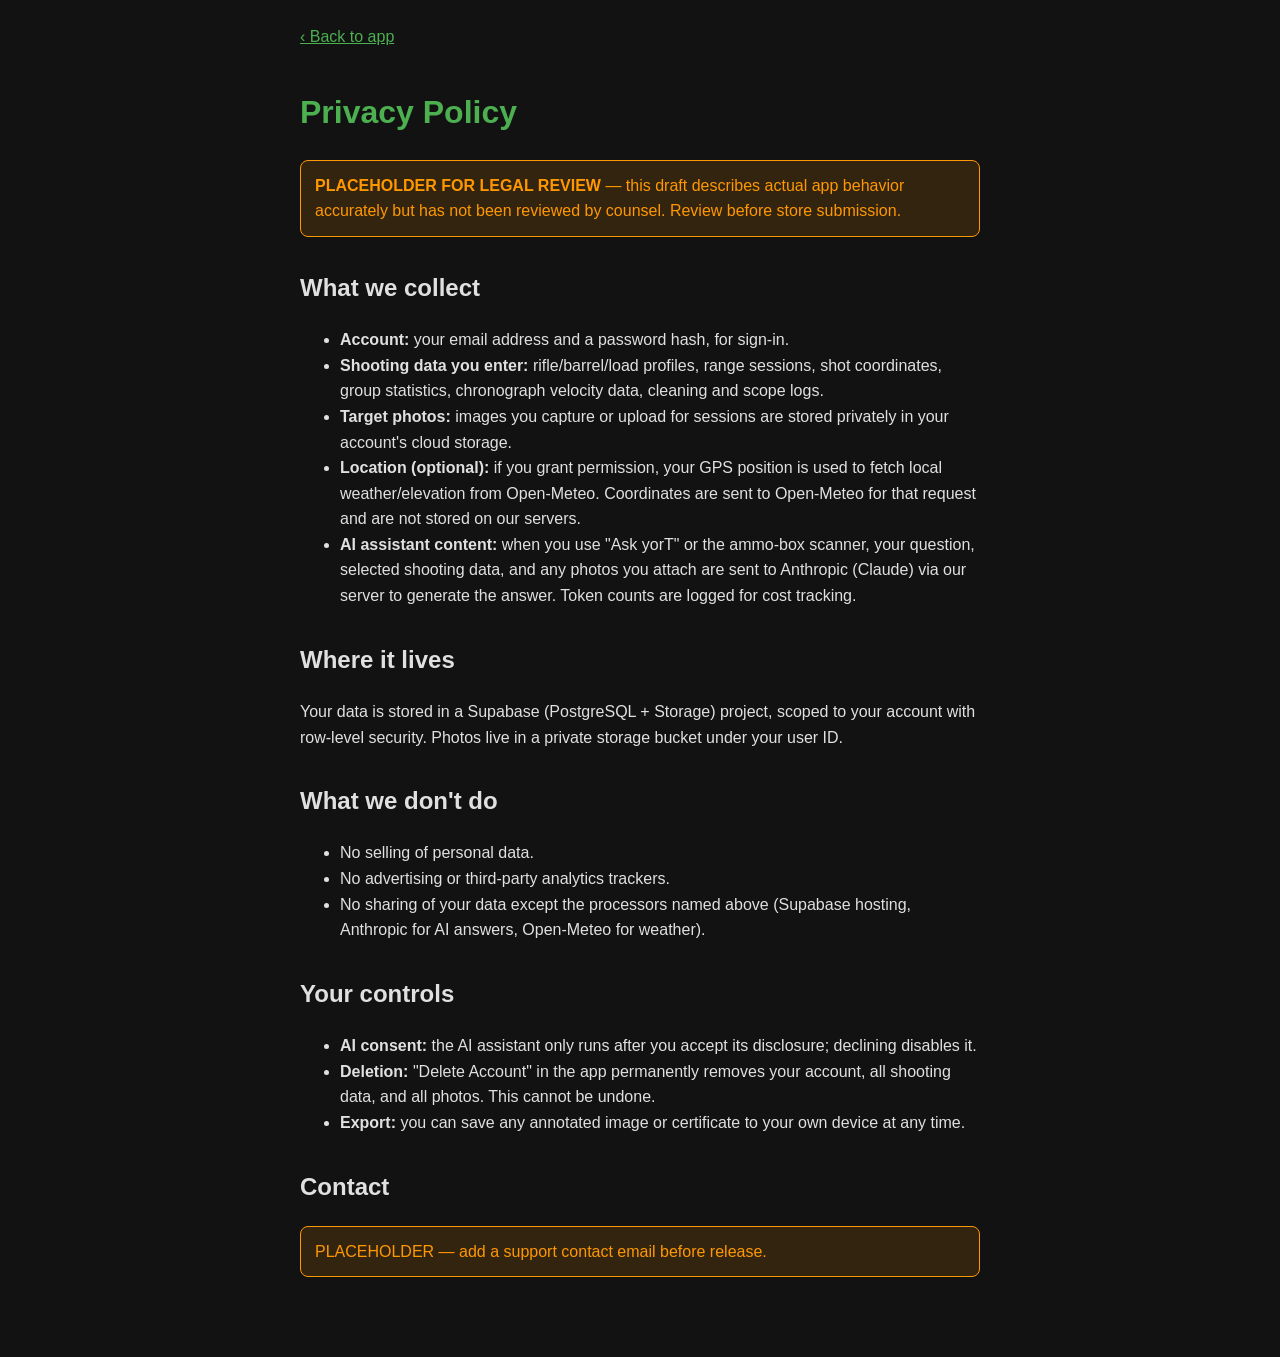
==== privacy-policy.html @ 91adc18d "Stage A Step 11: cloud-sync hardening + store-compliance basics - session-flow.js: save failure now " ====
<!DOCTYPE html>
<html lang="en">
<head>
    <meta charset="UTF-8">
    <meta name="viewport" content="width=device-width, initial-scale=1.0">
    <title>Privacy Policy — yorT Ballistic Tracker</title>
    <style>
        body { background: #121212; color: #e0e0e0; font-family: -apple-system, BlinkMacSystemFont, 'Segoe UI', Roboto, sans-serif; max-width: 680px; margin: 0 auto; padding: 24px 16px 64px; line-height: 1.6; }
        h1 { color: #4caf50; }
        h2 { color: #e0e0e0; margin-top: 32px; }
        a { color: #4caf50; }
        .placeholder { background: rgba(255, 152, 0, 0.14); border: 1px solid #ff9800; color: #ff9800; padding: 12px 14px; border-radius: 8px; }
        .back { display: inline-block; margin-bottom: 16px; }
    </style>
</head>
<body>
    <a class="back" href="./index.html">&lsaquo; Back to app</a>
    <h1>Privacy Policy</h1>
    <p class="placeholder"><strong>PLACEHOLDER FOR LEGAL REVIEW</strong> — this draft describes actual app behavior accurately but has not been reviewed by counsel. Review before store submission.</p>

    <h2>What we collect</h2>
    <ul>
        <li><strong>Account:</strong> your email address and a password hash, for sign-in.</li>
        <li><strong>Shooting data you enter:</strong> rifle/barrel/load profiles, range sessions, shot coordinates, group statistics, chronograph velocity data, cleaning and scope logs.</li>
        <li><strong>Target photos:</strong> images you capture or upload for sessions are stored privately in your account's cloud storage.</li>
        <li><strong>Location (optional):</strong> if you grant permission, your GPS position is used to fetch local weather/elevation from Open-Meteo. Coordinates are sent to Open-Meteo for that request and are not stored on our servers.</li>
        <li><strong>AI assistant content:</strong> when you use "Ask yorT" or the ammo-box scanner, your question, selected shooting data, and any photos you attach are sent to Anthropic (Claude) via our server to generate the answer. Token counts are logged for cost tracking.</li>
    </ul>

    <h2>Where it lives</h2>
    <p>Your data is stored in a Supabase (PostgreSQL + Storage) project, scoped to your account with row-level security. Photos live in a private storage bucket under your user ID.</p>

    <h2>What we don't do</h2>
    <ul>
        <li>No selling of personal data.</li>
        <li>No advertising or third-party analytics trackers.</li>
        <li>No sharing of your data except the processors named above (Supabase hosting, Anthropic for AI answers, Open-Meteo for weather).</li>
    </ul>

    <h2>Your controls</h2>
    <ul>
        <li><strong>AI consent:</strong> the AI assistant only runs after you accept its disclosure; declining disables it.</li>
        <li><strong>Deletion:</strong> "Delete Account" in the app permanently removes your account, all shooting data, and all photos. This cannot be undone.</li>
        <li><strong>Export:</strong> you can save any annotated image or certificate to your own device at any time.</li>
    </ul>

    <h2>Contact</h2>
    <p class="placeholder">PLACEHOLDER — add a support contact email before release.</p>
</body>
</html>
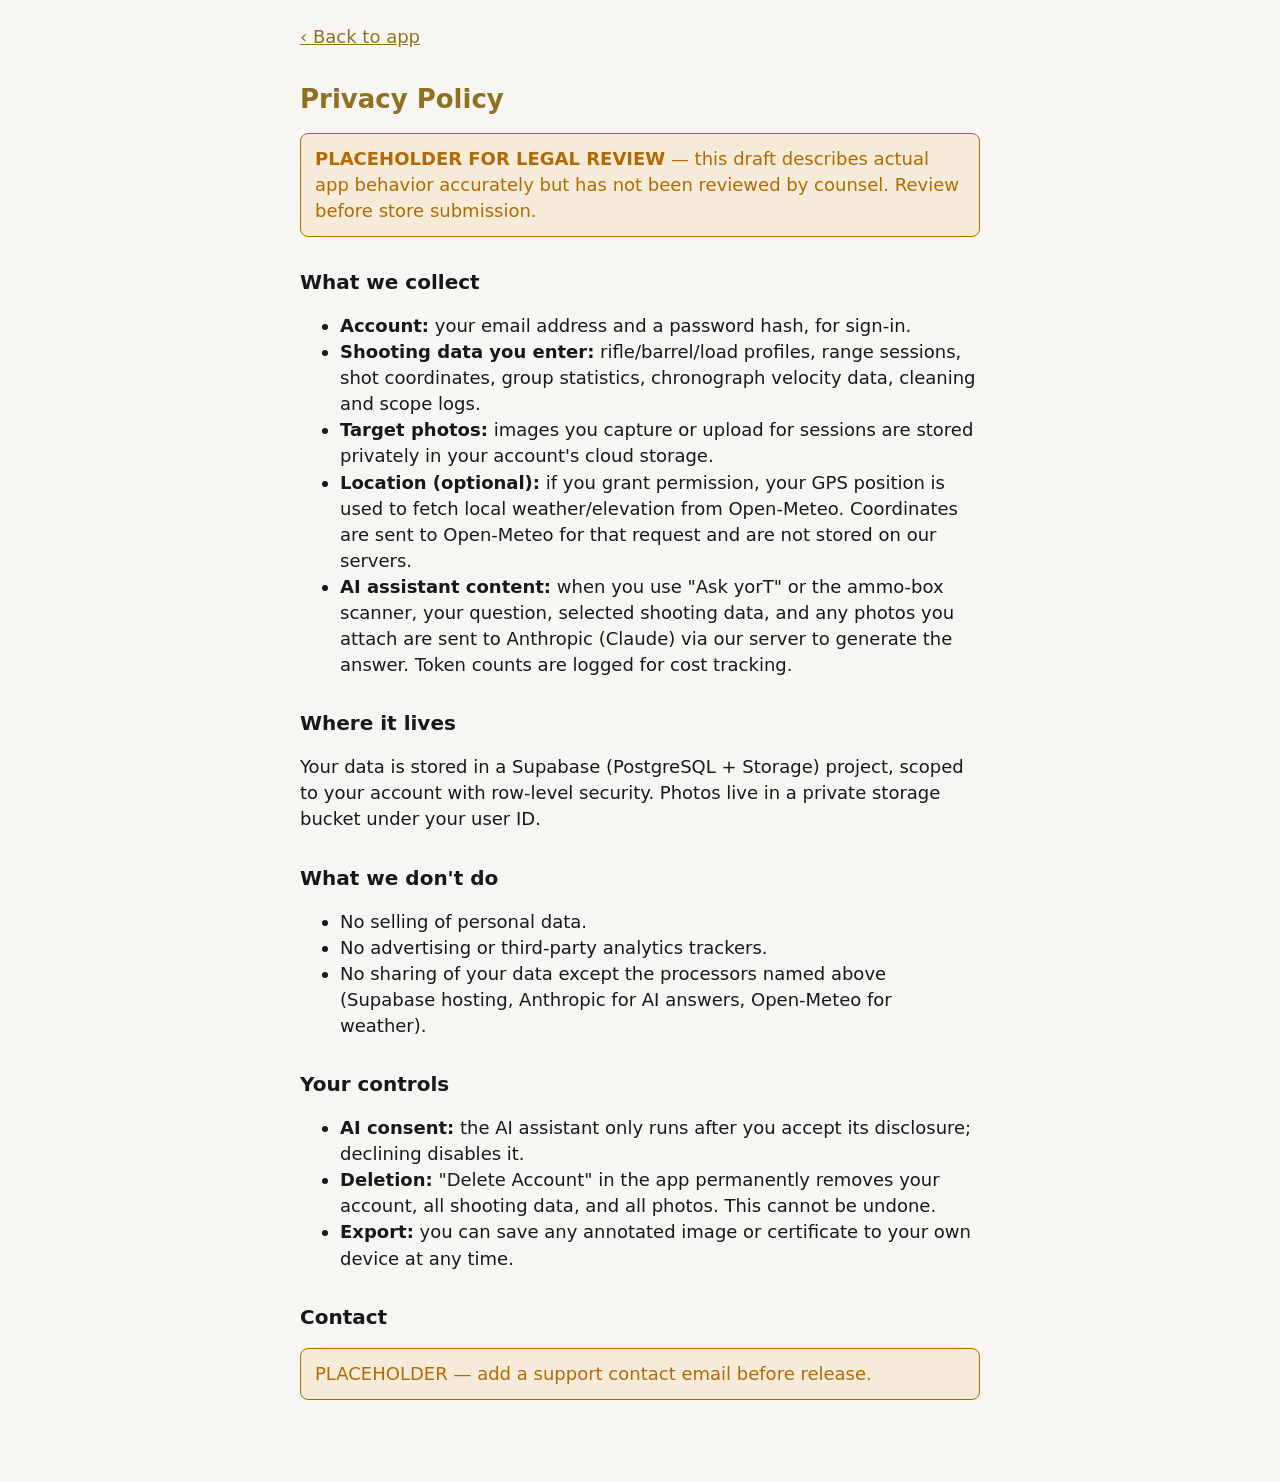
==== commit 998a6eee: "Proven rebuild step 7: polish - brand wording pass, hex gate, privacy page - Every user-visible "yor" ====
--- a/privacy-policy.html
+++ b/privacy-policy.html
@@ -3,13 +3,14 @@
 <head>
     <meta charset="UTF-8">
     <meta name="viewport" content="width=device-width, initial-scale=1.0">
-    <title>Privacy Policy — yorT Ballistic Tracker</title>
+    <title>Privacy Policy — Proven</title>
+    <link rel="stylesheet" href="css/tokens.css">
     <style>
-        body { background: #121212; color: #e0e0e0; font-family: -apple-system, BlinkMacSystemFont, 'Segoe UI', Roboto, sans-serif; max-width: 680px; margin: 0 auto; padding: 24px 16px 64px; line-height: 1.6; }
-        h1 { color: #4caf50; }
-        h2 { color: #e0e0e0; margin-top: 32px; }
-        a { color: #4caf50; }
-        .placeholder { background: rgba(255, 152, 0, 0.14); border: 1px solid #ff9800; color: #ff9800; padding: 12px 14px; border-radius: 8px; }
+        body { background: var(--surface-background); color: var(--text-primary); font: var(--type-body); max-width: 680px; margin: 0 auto; padding: 24px 16px 64px; }
+        h1 { font: var(--type-title); color: var(--brand-gold-strong); }
+        h2 { font: var(--type-heading); margin-top: 32px; }
+        a { color: var(--brand-gold-strong); }
+        .placeholder { background: var(--status-caution-subtle); border: 1px solid var(--status-caution); color: var(--status-caution); padding: 12px 14px; border-radius: var(--radius-sm); }
         .back { display: inline-block; margin-bottom: 16px; }
     </style>
 </head>
--- a/css/tokens.css
+++ b/css/tokens.css
@@ -0,0 +1,109 @@
+/* ============================================================
+   PROVEN · by Workhorse — DESIGN TOKENS (single source of truth)
+   Transcribed verbatim from docs/mockups/proven-templates-v2.html.
+   Light = field paper + ink, gold for brand/state moments.
+   Dark  = graphite + brass (the instrument).
+   Theme switching: [data-theme] on <html>. Light is the default.
+   Every color/size/space in the app comes from these variables —
+   no hardcoded values anywhere else.
+   ============================================================ */
+
+:root, [data-theme="light"] {
+    --surface-background: #F7F6F3;
+    --surface-card: #FFFFFF;
+    --text-primary: #16181B;
+    --text-secondary: #4A4E54;
+    --text-onbrand: #FFFFFF;
+    --border-default: #D8D5CF;
+    --border-strong: #B9B5AC;
+    /* brand: ink primary actions (from the wordmark), gold for the mark, rules, active accents */
+    --brand-primary: #16181B;
+    --brand-primary-press: #000000;
+    --brand-gold: #B08D2F;
+    --brand-gold-strong: #8F711F;
+    --brand-subtle: #F3EEDF;
+    --status-ready: #2E7D32;
+    --status-ready-subtle: #E3F0E4;
+    --status-ready-on: #FFFFFF;
+    --status-caution: #B26A00;
+    --status-caution-subtle: #F6EBD9;
+    --status-caution-on: #FFFFFF;
+    --status-problem: #C62828;
+    --status-problem-subtle: #F8E2E2;
+    --status-problem-on: #FFFFFF;
+    --dial-track: #E7E4DD;
+}
+
+[data-theme="dark"] {
+    --surface-background: #0D0F12;
+    --surface-card: #171A1F;
+    --text-primary: #EDEEF0;
+    --text-secondary: #AAB1B9;
+    --text-onbrand: #171105;
+    --border-default: #272D35;
+    --border-strong: #3B434D;
+    /* brand: brass carries the instrument in dark */
+    --brand-primary: #C9A24B;
+    --brand-primary-press: #B8913A;
+    --brand-gold: #C9A24B;
+    --brand-gold-strong: #D9B564;
+    --brand-subtle: #2A2415;
+    --status-ready: #57B87A;
+    --status-ready-subtle: #1C2B21;
+    --status-ready-on: #0E1B12;
+    --status-caution: #E0A63C;
+    --status-caution-subtle: #2F2715;
+    --status-caution-on: #201705;
+    --status-problem: #E36A5C;
+    --status-problem-subtle: #331D1A;
+    --status-problem-on: #260C09;
+    --dial-track: #262C34;
+}
+
+/* ── EXTENSIONS (not in the mockup block; same system) ──────
+   App-level tokens the mockups don't need: overlay scrims,
+   the single overlay shadow, and canvas marker conventions.
+   These are the ONLY additions — everything else is verbatim. */
+:root, [data-theme="light"] {
+    --overlay-scrim: rgba(22, 24, 27, 0.45);
+    --shadow-overlay: 0 16px 48px rgba(22, 24, 27, 0.22);
+    --canvas-pill: rgba(255, 255, 255, 0.88);
+    /* select chevron (data URIs can't reference vars — hex lives HERE only) */
+    --select-arrow: url("data:image/svg+xml;utf8,<svg xmlns='http://www.w3.org/2000/svg' width='16' height='16' viewBox='0 0 24 24' fill='none' stroke='%234A4E54' stroke-width='1.75' stroke-linecap='round' stroke-linejoin='round'><polyline points='6 9.5 12 15.5 18 9.5'/></svg>");
+}
+[data-theme="dark"] {
+    --overlay-scrim: rgba(0, 0, 0, 0.6);
+    --shadow-overlay: 0 16px 48px rgba(0, 0, 0, 0.5);
+    --canvas-pill: rgba(13, 15, 18, 0.82);
+    --select-arrow: url("data:image/svg+xml;utf8,<svg xmlns='http://www.w3.org/2000/svg' width='16' height='16' viewBox='0 0 24 24' fill='none' stroke='%23AAB1B9' stroke-width='1.75' stroke-linecap='round' stroke-linejoin='round'><polyline points='6 9.5 12 15.5 18 9.5'/></svg>");
+}
+:root {
+    /* canvas marker conventions (existing app convention, kept) */
+    --poa: #4D9FD6;
+    --impact: #46B268;
+    --calibration-color: var(--brand-gold);
+}
+
+:root {
+    --font-ui: -apple-system, 'Segoe UI', Roboto, system-ui, sans-serif;
+    --font-mono: ui-monospace, 'Cascadia Mono', 'Segoe UI Mono', Consolas, monospace;
+    --type-display: 700 34px/1.15 var(--font-ui);
+    --type-title: 700 26px/1.2 var(--font-ui);
+    --type-heading: 600 20px/1.3 var(--font-ui);
+    --type-body: 400 18px/1.45 var(--font-ui);
+    --type-body-strong: 600 18px/1.45 var(--font-ui);
+    --type-label: 600 15px/1.4 var(--font-ui);
+    --type-mono-big: 700 34px/1.1 var(--font-mono);
+    --space-xs: 4px;
+    --space-sm: 8px;
+    --space-md: 16px;
+    --space-lg: 24px;
+    --space-xl: 32px;
+    --edge: 20px;
+    --radius-sm: 8px;
+    --radius-md: 12px;
+    --radius-lg: 16px;
+    --tap-min: 52px;
+    --tap-primary: 58px;
+    --row-min: 64px;
+}
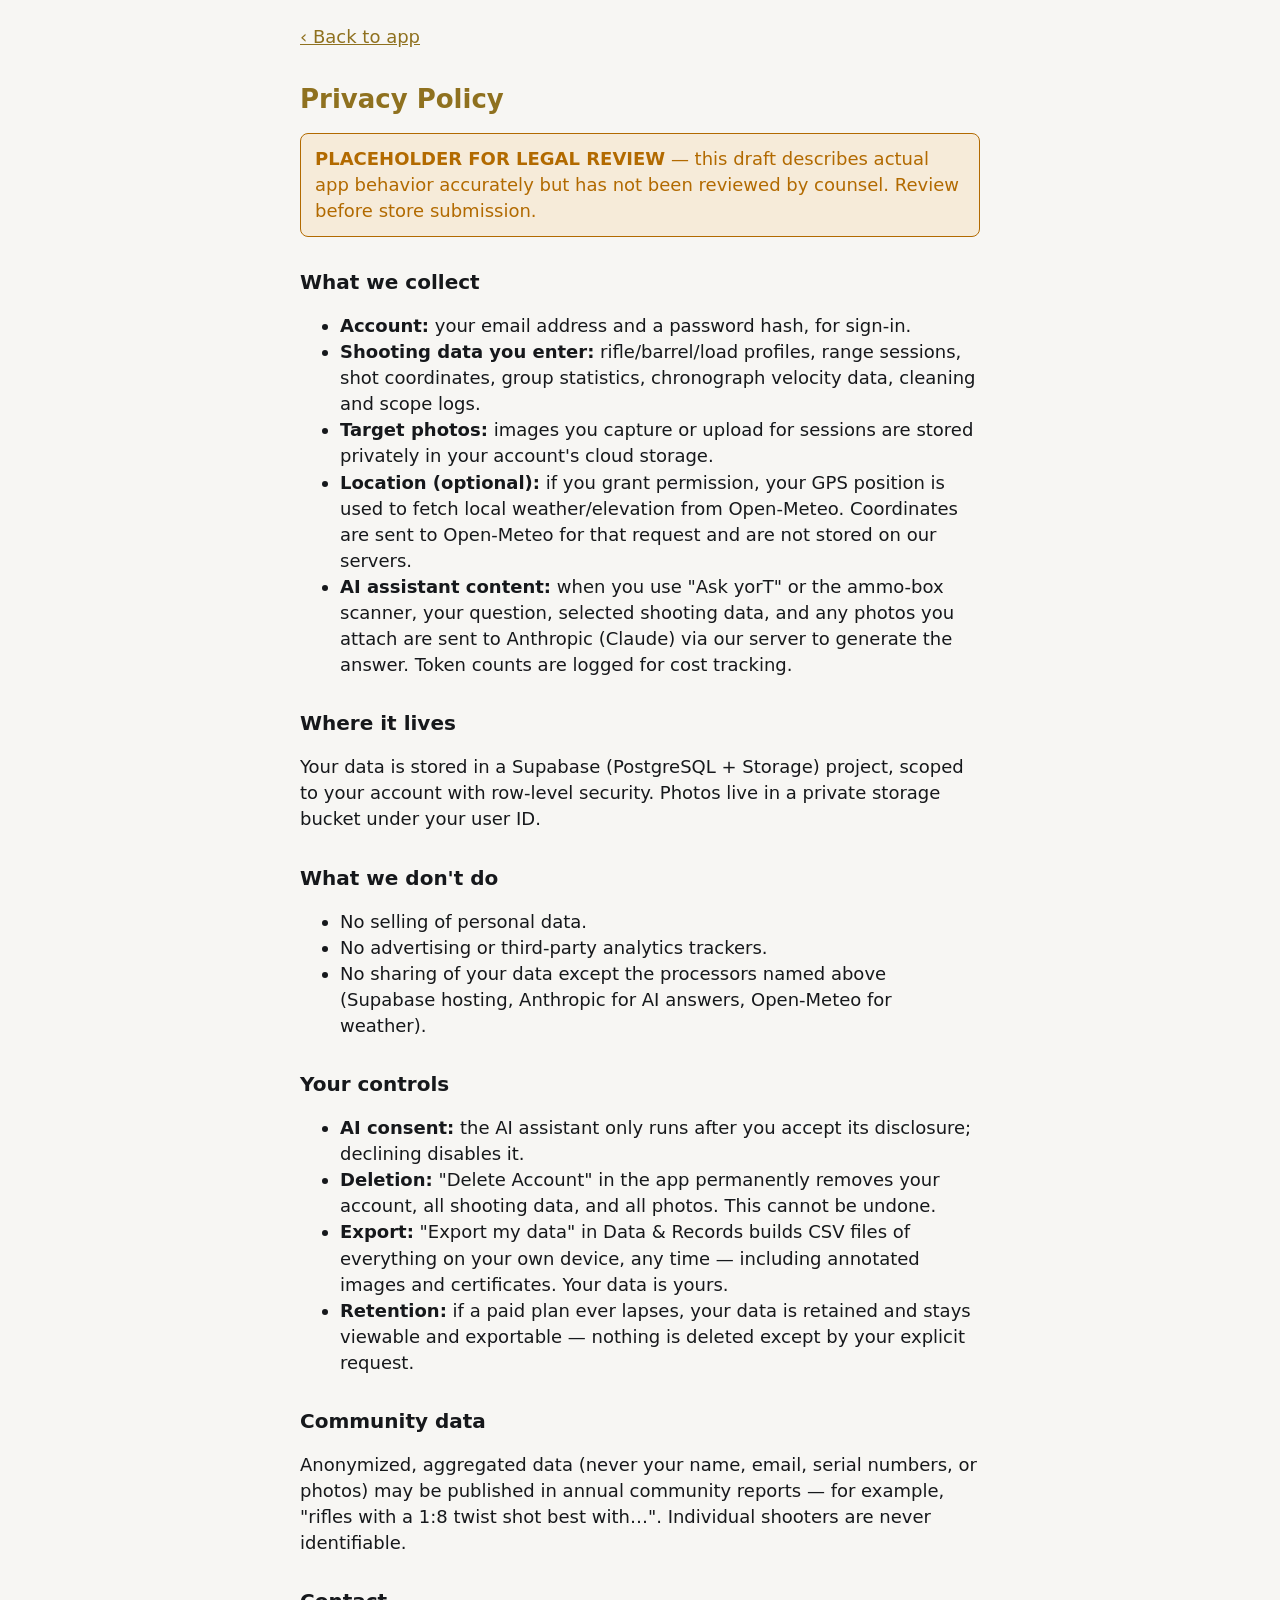
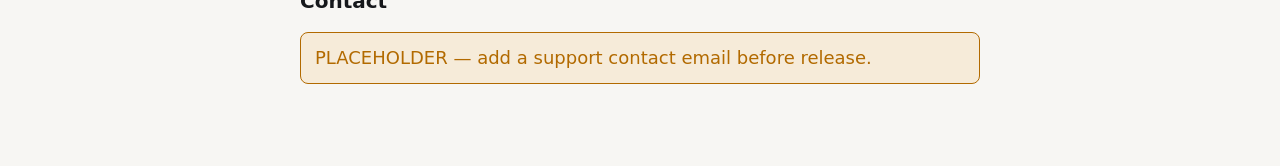
==== commit 7d90c8aa: "Reorg step 11: polish - Ask yorT deferred (coming soon), privacy community-data copy, wording/hex ga" ====
--- a/privacy-policy.html
+++ b/privacy-policy.html
@@ -42,8 +42,12 @@
     <ul>
         <li><strong>AI consent:</strong> the AI assistant only runs after you accept its disclosure; declining disables it.</li>
         <li><strong>Deletion:</strong> "Delete Account" in the app permanently removes your account, all shooting data, and all photos. This cannot be undone.</li>
-        <li><strong>Export:</strong> you can save any annotated image or certificate to your own device at any time.</li>
+        <li><strong>Export:</strong> "Export my data" in Data &amp; Records builds CSV files of everything on your own device, any time — including annotated images and certificates. Your data is yours.</li>
+        <li><strong>Retention:</strong> if a paid plan ever lapses, your data is retained and stays viewable and exportable — nothing is deleted except by your explicit request.</li>
     </ul>
+
+    <h2>Community data</h2>
+    <p>Anonymized, aggregated data (never your name, email, serial numbers, or photos) may be published in annual community reports — for example, "rifles with a 1:8 twist shot best with…". Individual shooters are never identifiable.</p>
 
     <h2>Contact</h2>
     <p class="placeholder">PLACEHOLDER — add a support contact email before release.</p>
